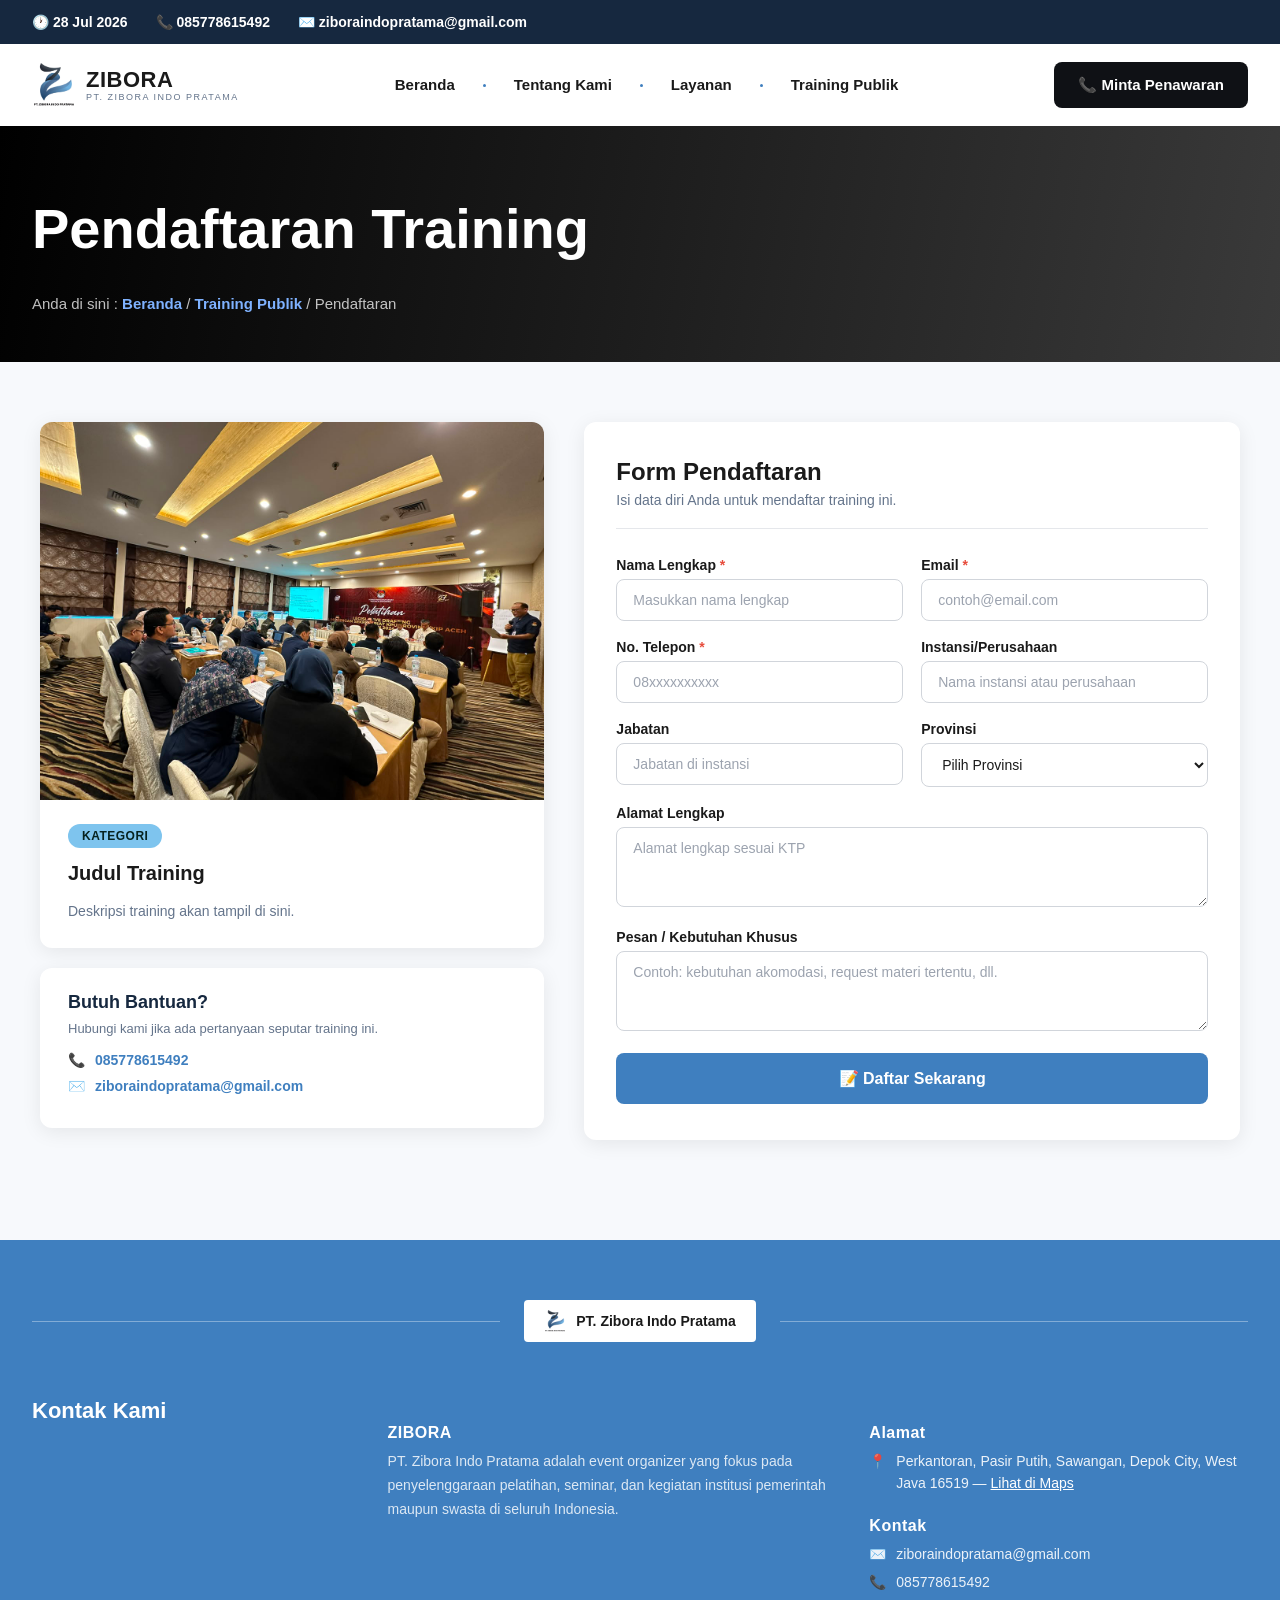
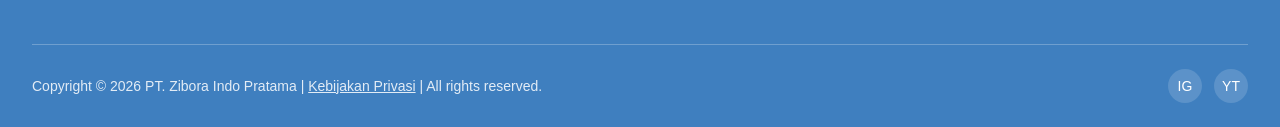
==== training-form.html @ d650f9dc "update finishing template" ====
<!DOCTYPE html>
<html lang="id">
<head>
<meta charset="UTF-8">
<meta name="viewport" content="width=device-width, initial-scale=1.0">
<title>Daftar Training | PT. Zibora Indo Pratama</title>
<link rel="stylesheet" href="style.css">
</head>
<body>

  <div class="topbar">
    <div class="info">
      <span>🕐 28 Jul 2026</span>
      <span>📞 085778615492</span>
      <span>✉️ ziboraindopratama@gmail.com</span>
    </div>
    <div class="marquee-wrap">
      <div class="marquee">
        "Mitra terpercaya dalam penyelenggaraan pelatihan dan kegiatan institusi, dari perencanaan hingga hari pelaksanaan."
      </div>
    </div>
  </div>

  <nav class="navbar">
    <div class="logo">
      <img src="assets/zibora-logo.png" alt="Zibora Indo Pratama" class="logo-mark-img">
      <div class="logo-text">
        <span class="name" style="letter-spacing:0.5px;">ZIBORA</span>
        <span class="tagline">PT. Zibora Indo Pratama</span>
      </div>
    </div>

    <ul class="nav-links">
      <li><a href="index.html">Beranda</a></li>
      <li><a href="index.html#tentang-kami">Tentang Kami</a></li>
      <li><a href="index.html#layanan">Layanan</a></li>
      <li><a href="training.html">Training Publik</a></li>
    </ul>

    <a href="https://wa.me/6285778615492" target="_blank" rel="noopener" class="contact-btn">📞 Minta Penawaran</a>
  </nav>

  <section class="page-banner reveal">
    <div class="page-banner-inner">
      <h1 id="form-title">Pendaftaran Training</h1>
      <div class="breadcrumb">
        Anda di sini : <a href="index.html">Beranda</a> / <a href="training.html">Training Publik</a> / <span class="current">Pendaftaran</span>
      </div>
    </div>
  </section>

  <section class="training-form-section">
    <div class="training-form-container">

      <!-- LEFT: Training Info -->
      <div class="training-info-panel reveal" data-delay="0">
        <div class="training-info-card">
          <div class="training-info-img">
            <img id="training-img" src="assets/zibora-event-1.jpg" alt="Training">
          </div>
          <div class="training-info-body">
            <span class="training-info-cat" id="training-cat">Kategori</span>
            <h2 id="training-title">Judul Training</h2>
            <p id="training-desc">Deskripsi training akan tampil di sini.</p>
          </div>
        </div>

        <div class="training-contact-info">
          <h3>Butuh Bantuan?</h3>
          <p>Hubungi kami jika ada pertanyaan seputar training ini.</p>
          <div class="training-contact-item">
            <span>📞</span>
            <a href="https://wa.me/6285778615492" target="_blank" rel="noopener">085778615492</a>
          </div>
          <div class="training-contact-item">
            <span>✉️</span>
            <a href="mailto:ziboraindopratama@gmail.com">ziboraindopratama@gmail.com</a>
          </div>
        </div>
      </div>

      <!-- RIGHT: Registration Form -->
      <div class="training-form-panel reveal" data-delay="100">
        <div class="training-form-header">
          <h2>Form Pendaftaran</h2>
          <p>Isi data diri Anda untuk mendaftar training ini.</p>
        </div>

        <form id="registration-form" action="#" method="post">
          <input type="hidden" id="input-training-title" name="training_title">

          <div class="form-row">
            <div class="form-group">
              <label for="nama">Nama Lengkap <span class="required">*</span></label>
              <input type="text" id="nama" name="nama" placeholder="Masukkan nama lengkap" required>
            </div>
            <div class="form-group">
              <label for="email">Email <span class="required">*</span></label>
              <input type="email" id="email" name="email" placeholder="contoh@email.com" required>
            </div>
          </div>

          <div class="form-row">
            <div class="form-group">
              <label for="telepon">No. Telepon <span class="required">*</span></label>
              <input type="tel" id="telepon" name="telepon" placeholder="08xxxxxxxxxx" required>
            </div>
            <div class="form-group">
              <label for="instansi">Instansi/Perusahaan</label>
              <input type="text" id="instansi" name="instansi" placeholder="Nama instansi atau perusahaan">
            </div>
          </div>

          <div class="form-row">
            <div class="form-group">
              <label for="jabatan">Jabatan</label>
              <input type="text" id="jabatan" name="jabatan" placeholder="Jabatan di instansi">
            </div>
            <div class="form-group">
              <label for="provinsi">Provinsi</label>
              <select id="provinsi" name="provinsi">
                <option value="">Pilih Provinsi</option>
                <option value="Aceh">Aceh</option>
                <option value="Bali">Bali</option>
                <option value="Banten">Banten</option>
                <option value="Bengkulu">Bengkulu</option>
                <option value="DI Yogyakarta">DI Yogyakarta</option>
                <option value="DKI Jakarta">DKI Jakarta</option>
                <option value="Gorontalo">Gorontalo</option>
                <option value="Jambi">Jambi</option>
                <option value="Jawa Barat">Jawa Barat</option>
                <option value="Jawa Tengah">Jawa Tengah</option>
                <option value="Jawa Timur">Jawa Timur</option>
                <option value="Kalimantan Barat">Kalimantan Barat</option>
                <option value="Kalimantan Selatan">Kalimantan Selatan</option>
                <option value="Kalimantan Tengah">Kalimantan Tengah</option>
                <option value="Kalimantan Timur">Kalimantan Timur</option>
                <option value="Kalimantan Utara">Kalimantan Utara</option>
                <option value="Kepulauan Bangka Belitung">Kepulauan Bangka Belitung</option>
                <option value="Kepulauan Riau">Kepulauan Riau</option>
                <option value="Lampung">Lampung</option>
                <option value="Maluku">Maluku</option>
                <option value="Maluku Utara">Maluku Utara</option>
                <option value="Nusa Tenggara Barat">Nusa Tenggara Barat</option>
                <option value="Nusa Tenggara Timur">Nusa Tenggara Timur</option>
                <option value="Papua">Papua</option>
                <option value="Papua Barat">Papua Barat</option>
                <option value="Riau">Riau</option>
                <option value="Sulawesi Barat">Sulawesi Barat</option>
                <option value="Sulawesi Selatan">Sulawesi Selatan</option>
                <option value="Sulawesi Tengah">Sulawesi Tengah</option>
                <option value="Sulawesi Tenggara">Sulawesi Tenggara</option>
                <option value="Sulawesi Utara">Sulawesi Utara</option>
                <option value="Sumatera Barat">Sumatera Barat</option>
                <option value="Sumatera Selatan">Sumatera Selatan</option>
                <option value="Sumatera Utara">Sumatera Utara</option>
              </select>
            </div>
          </div>

          <div class="form-group">
            <label for="alamat">Alamat Lengkap</label>
            <textarea id="alamat" name="alamat" rows="3" placeholder="Alamat lengkap sesuai KTP"></textarea>
          </div>

          <div class="form-group">
            <label for="pesan">Pesan / Kebutuhan Khusus</label>
            <textarea id="pesan" name="pesan" rows="3" placeholder="Contoh: kebutuhan akomodasi, request materi tertentu, dll."></textarea>
          </div>

          <div class="form-submit">
            <button type="submit" class="btn-submit">📝 Daftar Sekarang</button>
          </div>
        </form>

        <div id="form-success" class="form-success" style="display:none;">
          <div class="success-icon">✅</div>
          <h3>Pendaftaran Berhasil!</h3>
          <p>Terima kasih, data Anda telah kami terima. Tim kami akan menghubungi Anda melalui WhatsApp atau Email untuk informasi lebih lanjut.</p>
          <a href="training.html" class="btn-back">← Kembali ke Training</a>
        </div>
      </div>

    </div>
  </section>

  <footer class="footer">
    <div class="footer-inner">

      <div class="footer-badge-row reveal-fade">
        <div class="line"></div>
        <div class="footer-badge">
          <img src="assets/zibora-logo.png" alt="Zibora" style="width:22px;height:22px;object-fit:contain;flex-shrink:0;">
          <span>PT. Zibora Indo Pratama</span>
        </div>
        <div class="line"></div>
      </div>

      <div class="footer-cols">
        <div class="footer-block reveal" data-delay="0">
          <h3>Kontak Kami</h3>
        </div>

        <div class="footer-block reveal" data-delay="100">
          <h4>ZIBORA</h4>
          <p>PT. Zibora Indo Pratama adalah event organizer yang fokus pada penyelenggaraan pelatihan, seminar, dan kegiatan institusi pemerintah maupun swasta di seluruh Indonesia.</p>
        </div>

        <div class="footer-block reveal" data-delay="200">
          <h4>Alamat</h4>
          <div class="footer-contact-item">
            📍 <span>Perkantoran, Pasir Putih, Sawangan, Depok City, West Java 16519 — <a href="https://goo.gl/maps/zrSMx8hmeYnj6KB17" target="_blank" rel="noopener" style="color:#fff;text-decoration:underline;">Lihat di Maps</a></span>
          </div>

          <div class="footer-block" style="margin-top:22px;">
            <h4>Kontak</h4>
            <div class="footer-contact-item">✉️ <span>ziboraindopratama@gmail.com</span></div>
            <div class="footer-contact-item">📞 <span>085778615492</span></div>
          </div>
        </div>
      </div>

      <div class="footer-bottom">
        <span>Copyright © 2026 PT. Zibora Indo Pratama | <a href="privacy-policy.html" style="color:inherit;">Kebijakan Privasi</a> | All rights reserved.</span>
        <div class="footer-socials">
          <a href="https://www.instagram.com/ziboraindopratama" target="_blank" rel="noopener">IG</a>
          <a href="#">YT</a>
        </div>
      </div>

    </div>
  </footer>

  <script src="script.js"></script>
  <script>
    // Get URL parameters and populate training info
    const params = new URLSearchParams(window.location.search);
    const title = params.get('title') || '';
    const cat = params.get('cat') || '';
    const desc = params.get('desc') || '';
    const img = params.get('img') || '';

    if (title) {
      document.getElementById('training-title').textContent = decodeURIComponent(title);
      document.getElementById('form-title').textContent = 'Pendaftaran - ' + decodeURIComponent(title).substring(0, 50) + '...';
      document.getElementById('input-training-title').value = decodeURIComponent(title);
    }
    if (cat) {
      document.getElementById('training-cat').textContent = decodeURIComponent(cat);
    }
    if (desc) {
      document.getElementById('training-desc').textContent = decodeURIComponent(desc);
    }
    if (img) {
      document.getElementById('training-img').src = decodeURIComponent(img);
    }

    // Form submission handler
    document.getElementById('registration-form').addEventListener('submit', function(e) {
      e.preventDefault();

      // Build WhatsApp message
      const nama = document.getElementById('nama').value;
      const email = document.getElementById('email').value;
      const telepon = document.getElementById('telepon').value;
      const instansi = document.getElementById('instansi').value;
      const jabatan = document.getElementById('jabatan').value;
      const provinsi = document.getElementById('provinsi').value;
      const alamat = document.getElementById('alamat').value;
      const pesan = document.getElementById('pesan').value;
      const trainingTitle = document.getElementById('input-training-title').value;

      let message = `Halo Zibora, saya ingin mendaftar training:%0A%0A`;
      message += `📌 *Training:* ${trainingTitle}%0A`;
      message += `👤 *Nama:* ${nama}%0A`;
      message += `📧 *Email:* ${email}%0A`;
      message += `📞 *Telepon:* ${telepon}%0A`;
      if (instansi) message += `🏢 *Instansi:* ${instansi}%0A`;
      if (jabatan) message += `💼 *Jabatan:* ${jabatan}%0A`;
      if (provinsi) message += `📍 *Provinsi:* ${provinsi}%0A`;
      if (alamat) message += `🏠 *Alamat:* ${alamat}%0A`;
      if (pesan) message += `📝 *Pesan:* ${pesan}%0A`;

      // Show success message
      document.getElementById('registration-form').style.display = 'none';
      document.getElementById('form-success').style.display = 'block';

      // Open WhatsApp with the message
      const waUrl = `https://wa.me/6285778615492?text=${message}`;
      window.open(waUrl, '_blank');
    });
  </script>
</body>
</html>
---- style.css ----
:root {
  --navy: #16283f;
  --blue: #3f7fbf;
  --accent: #7ec4ee;
  --dark: #0f1115;
  --text-muted: #64748b;
}

* { margin: 0; padding: 0; box-sizing: border-box; }

body {
  font-family: "Segoe UI", Arial, sans-serif;
  color: #1a1a1a;
}

/* ===== Scroll-reveal base ===== */
.reveal {
  opacity: 0;
  transform: translateY(36px);
  transition: opacity 0.7s ease, transform 0.7s ease;
}

.reveal.is-visible {
  opacity: 1;
  transform: translateY(0);
}

.reveal-fade {
  opacity: 0;
  transition: opacity 0.8s ease;
}

.reveal-fade.is-visible {
  opacity: 1;
}

.reveal-scale {
  opacity: 0;
  transform: scale(0.92);
  transition: opacity 0.6s ease, transform 0.6s ease;
}

.reveal-scale.is-visible {
  opacity: 1;
  transform: scale(1);
}

@media (prefers-reduced-motion: reduce) {
  .reveal, .reveal-fade, .reveal-scale {
    opacity: 1 !important;
    transform: none !important;
    transition: none !important;
  }
}

/* ===== Top info bar ===== */
.topbar {
  background: var(--navy);
  color: #fff;
  font-size: 14px;
  display: flex;
  align-items: center;
  height: 44px;
  padding: 0 32px;
  gap: 32px;
  overflow: hidden;
}

.topbar .info {
  display: flex;
  align-items: center;
  gap: 28px;
  white-space: nowrap;
  flex-shrink: 0;
}

.topbar .info span {
  display: flex;
  align-items: center;
  gap: 8px;
  font-weight: 600;
}

.topbar .marquee-wrap {
  flex: 1;
  overflow: hidden;
  position: relative;
  height: 100%;
  display: flex;
  align-items: center;
}

.topbar .marquee {
  display: inline-block;
  white-space: nowrap;
  color: rgba(255,255,255,0.65);
  font-style: italic;
  font-size: 13px;
  animation: scroll-left 18s linear infinite;
  padding-left: 100%;
}

@keyframes scroll-left {
  from { transform: translateX(0); }
  to   { transform: translateX(-100%); }
}

/* ===== Nav ===== */
.navbar {
  display: flex;
  align-items: center;
  justify-content: space-between;
  padding: 18px 32px;
  background: #fff;
  box-shadow: 0 1px 0 rgba(0,0,0,0.06);
}

.logo {
  display: flex;
  align-items: center;
  gap: 10px;
}

.logo-mark-img {
  width: 44px;
  height: 44px;
  object-fit: contain;
  flex-shrink: 0;
}

.logo-text {
  display: flex;
  flex-direction: column;
  line-height: 1;
}

.logo-text .name {
  font-size: 22px;
  font-weight: 800;
  letter-spacing: 1px;
}

.logo-text .name .fore { color: var(--blue); }

.logo-text .tagline {
  font-size: 9px;
  letter-spacing: 1.5px;
  color: var(--text-muted);
  margin-top: 2px;
  text-transform: uppercase;
}

.nav-links {
  display: flex;
  align-items: center;
  gap: 28px;
  list-style: none;
}

.nav-links li a {
  text-decoration: none;
  color: #1a1a1a;
  font-weight: 600;
  font-size: 15px;
  position: relative;
}

.nav-links li:not(:last-child)::after {
  content: "";
  display: inline-block;
  width: 3px;
  height: 3px;
  border-radius: 50%;
  background: var(--blue);
  margin-left: 28px;
  vertical-align: middle;
}

.contact-btn {
  text-decoration: none;
  display: flex;
  align-items: center;
  gap: 10px;
  background: var(--dark);
  color: #fff;
  border: none;
  padding: 14px 24px;
  border-radius: 8px;
  font-weight: 700;
  font-size: 15px;
  cursor: pointer;
}

/* ===== Hero ===== */
.hero {
  position: relative;
  min-height: 620px;
  display: flex;
  align-items: center;
  background:
    linear-gradient(90deg, rgba(10,15,30,0.85) 0%, rgba(10,15,30,0.55) 45%, rgba(10,15,30,0.15) 75%),
    url("assets/zibora-event-1.jpg") center/cover no-repeat;
  padding: 0 32px;
}

.hero-content {
  max-width: 640px;
  color: #fff;
}

.hero-content h1 {
  font-size: 72px;
  font-weight: 800;
  letter-spacing: 1px;
  line-height: 1;
  margin-bottom: 18px;
}

.hero-content .subtitle {
  font-size: 26px;
  color: var(--accent);
  font-weight: 500;
  margin-bottom: 36px;
}

.hero-buttons {
  display: flex;
  gap: 14px;
}

.hero-buttons a {
  text-decoration: none;
  font-weight: 700;
  font-size: 15px;
  padding: 16px 30px;
  border-radius: 4px;
}

.btn-primary {
  background: var(--accent);
  color: #062320;
}

.btn-secondary {
  background: #fff;
  color: #1a1a1a;
}

@media (max-width: 900px) {
  .nav-links, .topbar .info { display: none; }
  .hero-content h1 { font-size: 48px; }
  .hero-content .subtitle { font-size: 19px; }
}

/* ===== Academy cards ===== */
.academies {
  padding: 70px 32px 90px;
  background: #fff;
}

.academy-grid {
  display: grid;
  grid-template-columns: repeat(4, 1fr);
  gap: 28px;
  max-width: 1280px;
  margin: 0 auto;
}

.academy-card {
  display: flex;
  flex-direction: column;
}

.academy-media {
  position: relative;
  border-radius: 6px;
  overflow: hidden;
  aspect-ratio: 4 / 3;
  background: linear-gradient(135deg, var(--navy), var(--blue));
}

.academy-media img {
  width: 100%;
  height: 100%;
  object-fit: cover;
  display: block;
}

.academy-badge {
  position: absolute;
  left: 50%;
  top: 190px;
  transform: translateX(-50%);
  width: 68px;
  height: 68px;
  border-radius: 50%;
  background: #fff;
  box-shadow: 0 4px 14px rgba(0,0,0,0.15);
  display: flex;
  align-items: center;
  justify-content: center;
}

.academy-badge img {
  width: 40px;
  height: 40px;
  object-fit: contain;
}

.academy-body {
  margin-top: 48px;
  text-align: center;
  padding: 0 6px;
}

.academy-body h3 {
  font-size: 22px;
  font-weight: 800;
  line-height: 1.25;
  margin-bottom: 14px;
}

.academy-body p {
  font-size: 14px;
  color: var(--text-muted);
  line-height: 1.6;
  margin-bottom: 22px;
}

.academy-link {
  display: inline-block;
  border: 1.5px solid #1a1a1a;
  color: #1a1a1a;
  text-decoration: none;
  font-weight: 700;
  font-size: 14px;
  padding: 12px 26px;
  border-radius: 2px;
}

.academy-link:hover {
  background: #1a1a1a;
  color: #fff;
}

@media (max-width: 1100px) {
  .academy-grid { grid-template-columns: repeat(2, 1fr); row-gap: 60px; }
}

@media (max-width: 600px) {
  .academy-grid { grid-template-columns: 1fr; }
}

/* ===== Training Public parallax banner ===== */
.training-banner {
  position: relative;
  min-height: 380px;
  display: flex;
  align-items: center;
  justify-content: center;
  text-align: center;
  background:
    linear-gradient(rgba(255,255,255,0.78), rgba(255,255,255,0.78)),
    url("assets/zibora-event-3.jpg") center 30%/cover no-repeat;
  background-attachment: fixed;
  padding: 40px 24px;
}

.training-banner h2 {
  font-size: 46px;
  font-weight: 800;
  color: #1a1a1a;
  margin-bottom: 16px;
}

.training-banner p {
  font-size: 18px;
  color: #333;
  margin-bottom: 30px;
}

.training-banner .btn-yellow {
  display: inline-block;
  background: #f5b301;
  color: #1a1a1a;
  text-decoration: none;
  font-weight: 700;
  font-size: 15px;
  padding: 16px 34px;
  border-radius: 4px;
}

.training-banner .btn-yellow:hover {
  background: #e0a300;
}

@media (max-width: 700px) {
  .training-banner { background-attachment: scroll; }
  .training-banner h2 { font-size: 30px; }
  .training-banner p { font-size: 15px; }
}

/* ===== About / mission section ===== */
.about {
  padding: 80px 32px 90px;
  background: #fff;
}

.about-inner {
  max-width: 1280px;
  margin: 0 auto;
}

.about-heading {
  text-align: center;
  max-width: 780px;
  margin: 0 auto 60px;
}

.about-heading h2 {
  font-size: 44px;
  font-weight: 800;
  color: #1a1a1a;
  line-height: 1.2;
  margin-bottom: 22px;
}

.about-heading p {
  font-size: 17px;
  color: var(--text-muted);
  line-height: 1.7;
}

/* ===== About Grid ===== */
.about-grid {
  display: grid;
  grid-template-columns: repeat(4, 1fr);
  gap: 24px;
}

.about-image {
  width: 100%;
}

.about-image-frame {
  position: relative;
  border-radius: 12px;
  overflow: hidden;
  border: 3px solid #fff;
  box-shadow: 0 4px 20px rgba(0,0,0,0.12);
  transition: transform 0.4s ease, box-shadow 0.4s ease;
  aspect-ratio: 4 / 3;
}

.about-image-frame::after {
  content: "";
  position: absolute;
  inset: 0;
  border-radius: 9px;
  border: 2px solid var(--blue);
  opacity: 0;
  transition: opacity 0.4s ease;
  pointer-events: none;
}

.about-image-frame:hover {
  transform: scale(1.06) translateY(-6px);
  box-shadow: 0 12px 32px rgba(63,127,191,0.35);
}

.about-image-frame:hover::after {
  opacity: 1;
}

.about-image-frame img {
  width: 100%;
  height: 100%;
  object-fit: cover;
  display: block;
  transition: transform 0.6s ease;
}

.about-image-frame:hover img {
  transform: scale(1.15);
}

@media (max-width: 1100px) {
  .about-grid { grid-template-columns: repeat(2, 1fr); }
}

@media (max-width: 600px) {
  .about-heading h2 { font-size: 30px; }
  .about-image { max-width: 100%; }
  .about-grid { grid-template-columns: 1fr; }
}

/* ===== Testimonial banner ===== */
.testi-banner {
  background: var(--navy);
  padding: 70px 32px;
}

.testi-inner {
  max-width: 1280px;
  margin: 0 auto;
  color: #fff;
}

.testi-inner h2 {
  font-size: 42px;
  font-weight: 800;
  margin-bottom: 22px;
}

.testi-inner p {
  font-size: 17px;
  color: rgba(255,255,255,0.8);
  line-height: 1.6;
  max-width: 480px;
  margin-bottom: 34px;
}

.testi-inner .btn-yellow {
  display: inline-block;
  background: #f5b301;
  color: #16224f;
  text-decoration: none;
  font-weight: 700;
  font-size: 15px;
  padding: 15px 30px;
  border-radius: 2px;
}

.testi-inner .btn-yellow:hover {
  background: #e0a300;
}

/* ===== Partner logo strip ===== */
.partner-strip {
  background: #fff;
  border-top: 1px solid #e5e7eb;
  overflow: hidden;
  padding: 32px 0;
}

.partner-track {
  display: flex;
  align-items: center;
  gap: 70px;
  width: max-content;
  animation: partner-scroll 22s linear infinite;
}

.partner-track img {
  height: 34px;
  opacity: 0.85;
  filter: grayscale(15%);
}

@keyframes partner-scroll {
  from { transform: translateX(0); }
  to   { transform: translateX(-50%); }
}

@media (max-width: 700px) {
  .testi-inner h2 { font-size: 30px; }
}

/* ===== Footer ===== */
.footer {
  background: var(--blue);
  color: #fff;
  padding: 60px 32px 0;
}

.footer-inner {
  max-width: 1280px;
  margin: 0 auto;
}

.footer-badge-row {
  display: flex;
  align-items: center;
  gap: 24px;
  margin-bottom: 56px;
}

.footer-badge-row .line {
  flex: 1;
  height: 1px;
  background: rgba(255,255,255,0.35);
}

.footer-badge {
  background: #fff;
  color: #1a1a1a;
  display: flex;
  align-items: center;
  gap: 10px;
  padding: 10px 20px;
  border-radius: 4px;
  font-weight: 700;
  font-size: 14px;
  white-space: nowrap;
}

.footer-badge .mark {
  width: 22px;
  height: 22px;
  border-radius: 4px;
  background: linear-gradient(135deg, var(--navy), var(--blue));
  flex-shrink: 0;
}

.footer-cols {
  display: grid;
  grid-template-columns: 1fr 1.4fr 1.2fr;
  gap: 40px;
  padding-bottom: 50px;
}

.footer-cols h3 {
  font-size: 22px;
  font-weight: 800;
  margin-bottom: 20px;
}

.footer-cols h4 {
  font-size: 16px;
  font-weight: 800;
  letter-spacing: 0.5px;
  margin-bottom: 8px;
}

.footer-cols p {
  font-size: 14px;
  line-height: 1.7;
  color: rgba(255,255,255,0.82);
}

.footer-block + .footer-block {
  margin-top: 26px;
}

.footer-contact-item {
  display: flex;
  align-items: flex-start;
  gap: 10px;
  font-size: 14px;
  color: rgba(255,255,255,0.9);
  line-height: 1.6;
  margin-top: 6px;
}

.footer-bottom {
  border-top: 1px solid rgba(255,255,255,0.25);
  padding: 24px 0;
  display: flex;
  align-items: center;
  justify-content: space-between;
  font-size: 14px;
  color: rgba(255,255,255,0.85);
  flex-wrap: wrap;
  gap: 16px;
}

.footer-socials {
  display: flex;
  gap: 12px;
}

.footer-socials a {
  width: 34px;
  height: 34px;
  border-radius: 50%;
  background: rgba(255,255,255,0.15);
  display: flex;
  align-items: center;
  justify-content: center;
  color: #fff;
  text-decoration: none;
  font-size: 14px;
}

@media (max-width: 800px) {
  .footer-cols { grid-template-columns: 1fr; gap: 34px; }
}

/* ===== Visi & Misi ===== */
.vismis {
  padding: 80px 32px;
  background: #f7f9fc;
}

.vismis-inner {
  max-width: 1100px;
  margin: 0 auto;
  display: grid;
  grid-template-columns: 1fr 1fr;
  gap: 50px;
}

.vismis-col h2 {
  font-size: 30px;
  font-weight: 800;
  color: var(--navy);
  margin-bottom: 20px;
}

.vismis-col ul {
  list-style: none;
}

.vismis-col li {
  position: relative;
  padding-left: 24px;
  margin-bottom: 16px;
  font-size: 15px;
  line-height: 1.7;
  color: #333;
}

.vismis-col li::before {
  content: "";
  position: absolute;
  left: 0;
  top: 8px;
  width: 8px;
  height: 8px;
  border-radius: 50%;
  background: var(--blue);
}

@media (max-width: 800px) {
  .vismis-inner { grid-template-columns: 1fr; gap: 40px; }
}

/* ===== Nilai-nilai Perusahaan ===== */
.values {
  padding: 80px 32px;
  background: #fff;
}

.values-inner {
  max-width: 1280px;
  margin: 0 auto;
}

.values-inner > h2 {
  text-align: center;
  font-size: 34px;
  font-weight: 800;
  color: #1a1a1a;
  margin-bottom: 50px;
}

.values-grid {
  display: grid;
  grid-template-columns: repeat(5, 1fr);
  gap: 22px;
}

.value-card {
  background: var(--navy);
  color: #fff;
  border-radius: 8px;
  padding: 28px 20px;
  text-align: center;
}

.value-card h4 {
  font-size: 16px;
  font-weight: 800;
  color: var(--accent);
  margin-bottom: 12px;
}

.value-card p {
  font-size: 13px;
  line-height: 1.6;
  color: rgba(255,255,255,0.85);
}

@media (max-width: 1000px) {
  .values-grid { grid-template-columns: repeat(2, 1fr); }
}

@media (max-width: 500px) {
  .values-grid { grid-template-columns: 1fr; }
}

/* ===== Kenapa Harus Kami ===== */
.why-us {
  padding: 80px 32px;
  background: #f7f9fc;
}

.why-us-inner {
  max-width: 1100px;
  margin: 0 auto;
  display: grid;
  grid-template-columns: 0.9fr 1.1fr;
  gap: 50px;
  align-items: center;
}

.why-us-image {
  border-radius: 6px;
  overflow: hidden;
  aspect-ratio: 4 / 3;
}

.why-us-image img {
  width: 100%;
  height: 100%;
  object-fit: cover;
  display: block;
}

.why-us-text h2 {
  font-size: 32px;
  font-weight: 800;
  color: var(--navy);
  margin-bottom: 22px;
}

.why-us-text ul {
  list-style: none;
}

.why-us-text li {
  position: relative;
  padding-left: 26px;
  margin-bottom: 14px;
  font-size: 15px;
  line-height: 1.6;
  color: #333;
}

.why-us-text li::before {
  content: "✓";
  position: absolute;
  left: 0;
  top: 0;
  color: var(--blue);
  font-weight: 800;
}

@media (max-width: 800px) {
  .why-us-inner { grid-template-columns: 1fr; }
}

/* ===== Legal / Privacy Policy content ===== */
.legal-content {
  max-width: 860px;
  margin: 0 auto;
  padding: 60px 32px 100px;
}

.legal-content h2 {
  font-size: 24px;
  font-weight: 800;
  color: var(--navy);
  margin: 36px 0 14px;
}

.legal-content h2:first-child {
  margin-top: 0;
}

.legal-content p {
  font-size: 15px;
  line-height: 1.75;
  color: #333;
  margin-bottom: 14px;
}

.legal-content ul {
  margin: 0 0 14px 22px;
  color: #333;
}

.legal-content li {
  font-size: 15px;
  line-height: 1.75;
  margin-bottom: 6px;
}

.legal-content .updated {
  font-size: 14px;
  color: var(--text-muted);
  margin-bottom: 30px;
}



/* ===== Page banner (inner pages) ===== */
.page-banner {
  background: linear-gradient(100deg, #000 0%, #1a1a1a 45%, #3a3a3a 100%);
  padding: 70px 32px 50px;
}

.page-banner-inner {
  max-width: 1280px;
  margin: 0 auto;
}

.page-banner h1 {
  color: #fff;
  font-size: 56px;
  font-weight: 800;
  margin-bottom: 34px;
}

.breadcrumb {
  font-size: 15px;
  color: rgba(255,255,255,0.75);
}

.breadcrumb a {
  color: #7fb2ff;
  text-decoration: none;
  font-weight: 600;
}

.breadcrumb .current {
  color: rgba(255,255,255,0.75);
}

@media (max-width: 600px) {
  .page-banner h1 { font-size: 34px; }
}

/* ===== Event / training grid ===== */
.event-section {
  padding: 60px 32px 100px;
  background: #fff;
}

.event-grid {
  display: grid;
  grid-template-columns: repeat(3, 1fr);
  gap: 30px;
  max-width: 1280px;
  margin: 0 auto;
}

.event-card {
  display: block;
  margin-bottom: 3rem;
}

.event-media {
  display: block;
  text-decoration: none;
  position: relative;
  border-radius: 6px;
  overflow: hidden;
}

.event-media img {
  width: 100%;
  height: 100%;
  object-fit: cover;
  display: block;
}

.event-date {
  position: absolute;
  right: 14px;
  bottom: 14px;
  background: #fff;
  padding: 10px 16px;
  text-align: center;
  border-radius: 2px;
  box-shadow: 0 4px 10px rgba(0,0,0,0.18);
}

.event-date .day {
  font-size: 26px;
  font-weight: 800;
  color: #1a1a1a;
  line-height: 1;
}

.event-date .month {
  font-size: 11px;
  font-weight: 700;
  color: #64748b;
  margin-top: 2px;
}

.event-title {
  margin-top: 18px;
  font-size: 17px;
  font-weight: 700;
  color: var(--blue);
}

.event-category {
  display: block;
  margin-top: 20px;
  font-size: 15px;
  font-weight: 700;
  color: var(--blue);
  text-decoration: none;
}

.event-heading {
  display: block;
  margin-top: 10px;
  font-size: 24px;
  font-weight: 800;
  color: #1a1a1a;
  line-height: 1.3;
  text-decoration: none;
}

.event-desc {
  margin-top: 14px;
  font-size: 15px;
  color: var(--text-muted);
  line-height: 1.6;
}

.event-category:hover,
.event-heading:hover {
  text-decoration: underline;
}

@media (max-width: 1000px) {
  .event-grid { grid-template-columns: repeat(2, 1fr); }
}

@media (max-width: 600px) {
  .event-grid { grid-template-columns: 1fr; }
}

/* ===== Training Form Section ===== */
.training-form-section {
  padding: 60px 32px 100px;
  background: #f7f9fc;
}

.training-form-container {
  max-width: 1200px;
  margin: 0 auto;
  display: grid;
  grid-template-columns: 1fr 1.3fr;
  gap: 40px;
  align-items: start;
}

/* --- Left Panel: Training Info --- */
.training-info-panel {
  position: sticky;
  top: 30px;
}

.training-info-card {
  background: #fff;
  border-radius: 12px;
  overflow: hidden;
  box-shadow: 0 4px 20px rgba(0,0,0,0.08);
}

.training-info-img {
  width: 100%;
  aspect-ratio: 4 / 3;
  overflow: hidden;
  background: linear-gradient(135deg, var(--navy), var(--blue));
}

.training-info-img img {
  width: 100%;
  height: 100%;
  object-fit: cover;
  display: block;
}

.training-info-body {
  padding: 24px 28px;
}

.training-info-cat {
  display: inline-block;
  background: var(--accent);
  color: #062320;
  font-size: 12px;
  font-weight: 700;
  padding: 5px 14px;
  border-radius: 20px;
  margin-bottom: 12px;
  text-transform: uppercase;
  letter-spacing: 0.5px;
}

.training-info-body h2 {
  font-size: 20px;
  font-weight: 800;
  color: #1a1a1a;
  line-height: 1.3;
  margin-bottom: 14px;
}

.training-info-body p {
  font-size: 14px;
  color: var(--text-muted);
  line-height: 1.7;
}

.training-contact-info {
  background: #fff;
  border-radius: 12px;
  padding: 24px 28px;
  margin-top: 20px;
  box-shadow: 0 4px 20px rgba(0,0,0,0.08);
}

.training-contact-info h3 {
  font-size: 18px;
  font-weight: 800;
  color: var(--navy);
  margin-bottom: 8px;
}

.training-contact-info > p {
  font-size: 13px;
  color: var(--text-muted);
  margin-bottom: 16px;
}

.training-contact-item {
  display: flex;
  align-items: center;
  gap: 10px;
  font-size: 14px;
  font-weight: 600;
  margin-bottom: 10px;
}

.training-contact-item a {
  color: var(--blue);
  text-decoration: none;
}

.training-contact-item a:hover {
  text-decoration: underline;
}

/* --- Right Panel: Form --- */
.training-form-panel {
  background: #fff;
  border-radius: 12px;
  padding: 36px 32px;
  box-shadow: 0 4px 20px rgba(0,0,0,0.08);
}

.training-form-header {
  margin-bottom: 28px;
  padding-bottom: 20px;
  border-bottom: 1px solid #e5e7eb;
}

.training-form-header h2 {
  font-size: 24px;
  font-weight: 800;
  color: #1a1a1a;
  margin-bottom: 6px;
}

.training-form-header p {
  font-size: 14px;
  color: var(--text-muted);
}

.form-row {
  display: grid;
  grid-template-columns: 1fr 1fr;
  gap: 18px;
}

.form-group {
  margin-bottom: 18px;
}

.form-group label {
  display: block;
  font-size: 14px;
  font-weight: 700;
  color: #1a1a1a;
  margin-bottom: 6px;
}

.form-group .required {
  color: #e74c3c;
}

.form-group input,
.form-group select,
.form-group textarea {
  width: 100%;
  padding: 12px 16px;
  border: 1.5px solid #d1d5db;
  border-radius: 8px;
  font-size: 14px;
  font-family: inherit;
  color: #1a1a1a;
  background: #fff;
  transition: border-color 0.3s ease, box-shadow 0.3s ease;
  outline: none;
}

.form-group input:focus,
.form-group select:focus,
.form-group textarea:focus {
  border-color: var(--blue);
  box-shadow: 0 0 0 3px rgba(63,127,191,0.15);
}

.form-group input::placeholder,
.form-group textarea::placeholder {
  color: #9ca3af;
}

.form-group textarea {
  resize: vertical;
  min-height: 80px;
}

.form-submit {
  margin-top: 8px;
}

.btn-submit {
  width: 100%;
  background: var(--blue);
  color: #fff;
  border: none;
  padding: 16px 24px;
  border-radius: 8px;
  font-size: 16px;
  font-weight: 800;
  cursor: pointer;
  transition: background 0.3s ease, transform 0.2s ease;
}

.btn-submit:hover {
  background: #2d6aad;
  transform: translateY(-2px);
}

.btn-submit:active {
  transform: translateY(0);
}

/* --- Success Message --- */
.form-success {
  text-align: center;
  padding: 40px 20px;
}

.success-icon {
  font-size: 56px;
  margin-bottom: 20px;
}

.form-success h3 {
  font-size: 24px;
  font-weight: 800;
  color: #1a1a1a;
  margin-bottom: 14px;
}

.form-success p {
  font-size: 15px;
  color: var(--text-muted);
  line-height: 1.7;
  max-width: 460px;
  margin: 0 auto 24px;
}

.btn-back {
  display: inline-block;
  background: var(--navy);
  color: #fff;
  text-decoration: none;
  font-weight: 700;
  font-size: 15px;
  padding: 14px 28px;
  border-radius: 8px;
  transition: background 0.3s ease;
}

.btn-back:hover {
  background: #1f3a5c;
}

@media (max-width: 900px) {
  .training-form-container {
    grid-template-columns: 1fr;
  }

  .training-info-panel {
    position: static;
  }
}

@media (max-width: 600px) {
  .form-row {
    grid-template-columns: 1fr;
  }

  .training-form-panel {
    padding: 24px 18px;
  }

  .training-info-body {
    padding: 18px 20px;
  }

  .training-contact-info {
    padding: 18px 20px;
  }
}
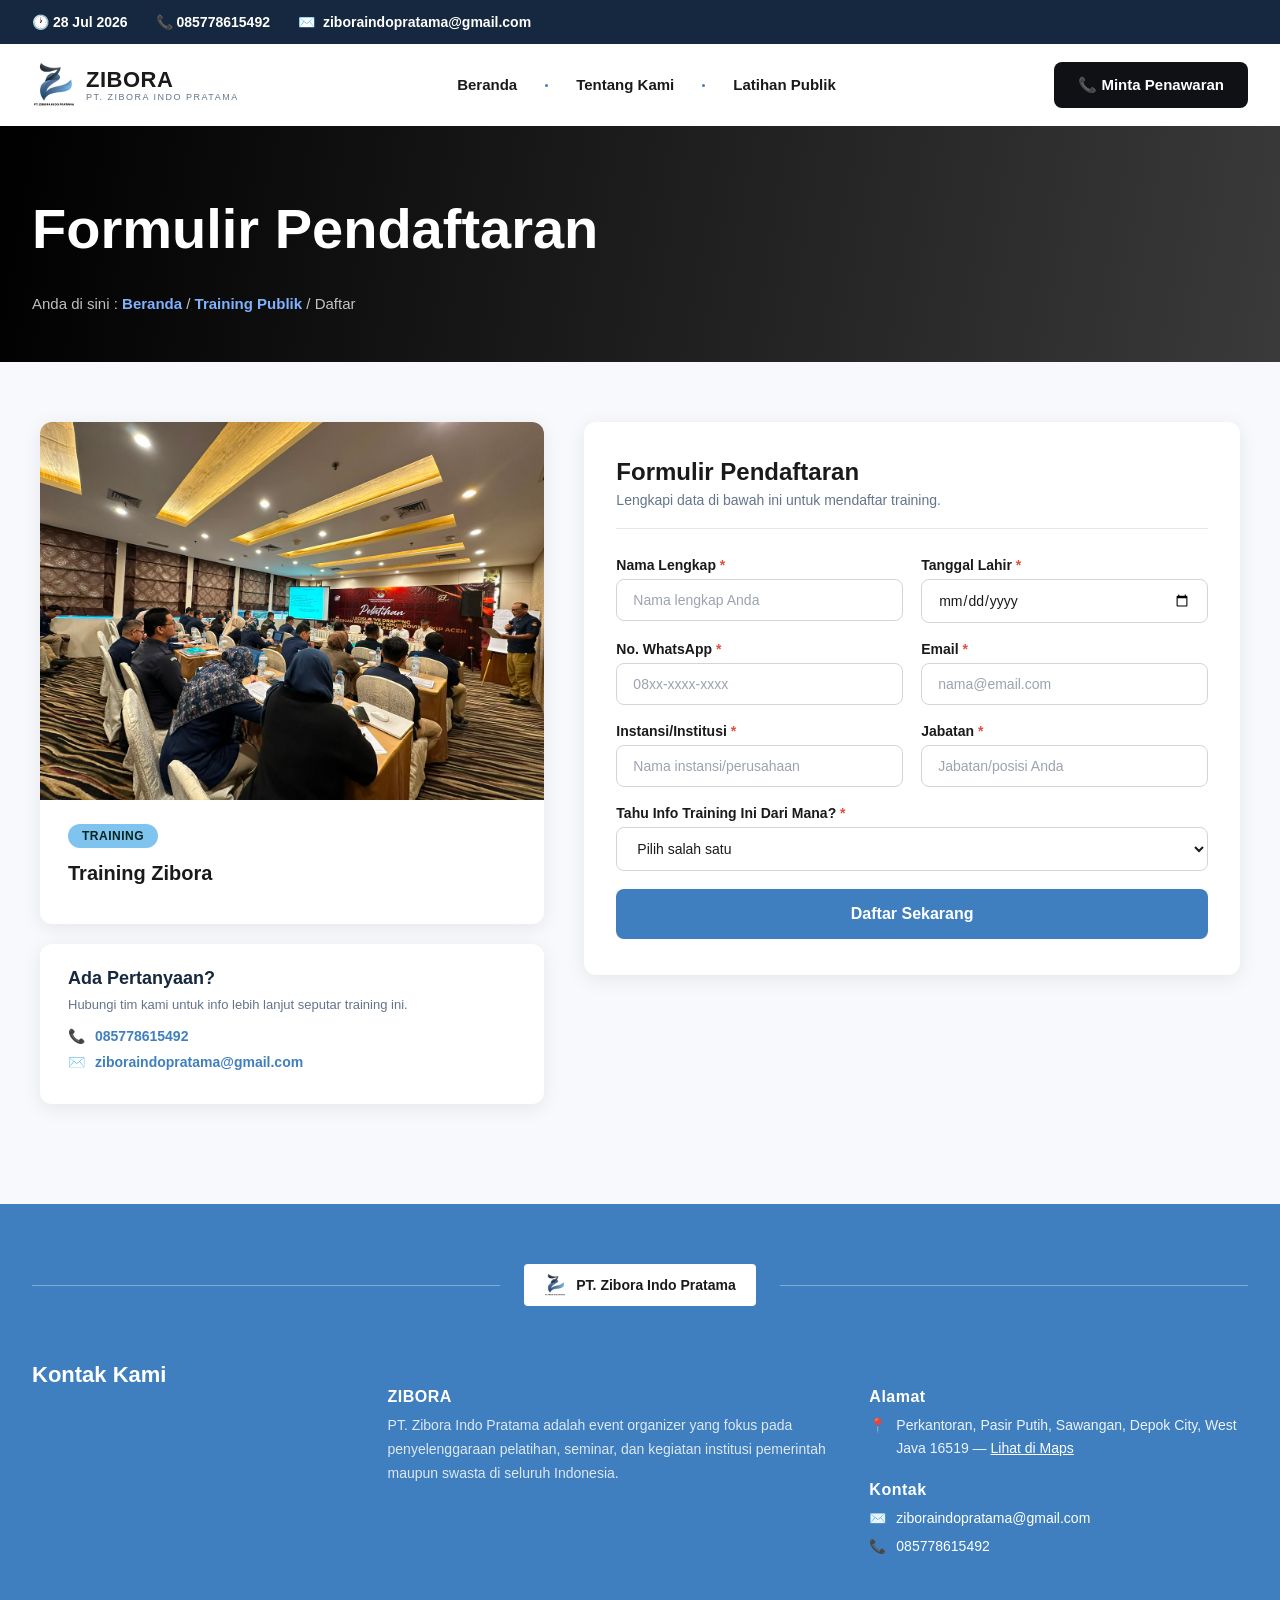
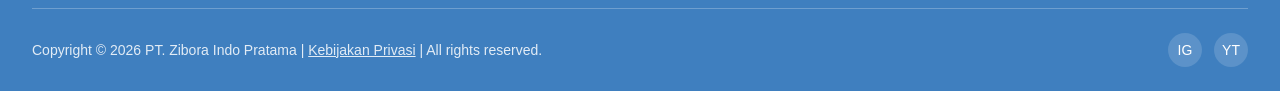
==== commit 45735f34: "finishing layout html dan css" ====
--- a/training-form.html
+++ b/training-form.html
@@ -3,7 +3,7 @@
 <head>
 <meta charset="UTF-8">
 <meta name="viewport" content="width=device-width, initial-scale=1.0">
-<title>Daftar Training | PT. Zibora Indo Pratama</title>
+<title>Formulir Pendaftaran | PT. Zibora Indo Pratama</title>
 <link rel="stylesheet" href="style.css">
 </head>
 <body>
@@ -11,8 +11,8 @@
   <div class="topbar">
     <div class="info">
       <span>🕐 28 Jul 2026</span>
-      <span>📞 085778615492</span>
-      <span>✉️ ziboraindopratama@gmail.com</span>
+      <a href="https://wa.me/6285778615492" target="_blank" rel="noopener" style="color:#fff;text-decoration:none;"><span>📞 085778615492 </span></a>
+      <span>✉️ <a href="mailto:ziboraindopratama@gmail.com" style="color:#fff;text-decoration:none;">ziboraindopratama@gmail.com</a></span>
     </div>
     <div class="marquee-wrap">
       <div class="marquee">
@@ -21,7 +21,7 @@
     </div>
   </div>
 
-  <nav class="navbar">
+  <nav class="navbar reveal">
     <div class="logo">
       <img src="assets/zibora-logo.png" alt="Zibora Indo Pratama" class="logo-mark-img">
       <div class="logo-text">
@@ -32,9 +32,8 @@
 
     <ul class="nav-links">
       <li><a href="index.html">Beranda</a></li>
-      <li><a href="index.html#tentang-kami">Tentang Kami</a></li>
-      <li><a href="index.html#layanan">Layanan</a></li>
-      <li><a href="training.html">Training Publik</a></li>
+      <li><a href="about-me.html">Tentang Kami</a></li>
+      <li><a href="training.html">Latihan Publik</a></li>
     </ul>
 
     <a href="https://wa.me/6285778615492" target="_blank" rel="noopener" class="contact-btn">📞 Minta Penawaran</a>
@@ -42,9 +41,9 @@
 
   <section class="page-banner reveal">
     <div class="page-banner-inner">
-      <h1 id="form-title">Pendaftaran Training</h1>
+      <h1>Formulir Pendaftaran</h1>
       <div class="breadcrumb">
-        Anda di sini : <a href="index.html">Beranda</a> / <a href="training.html">Training Publik</a> / <span class="current">Pendaftaran</span>
+        Anda di sini : <a href="index.html">Beranda</a> / <a href="training.html">Training Publik</a> / <span class="current">Daftar</span>
       </div>
     </div>
   </section>
@@ -52,132 +51,103 @@
   <section class="training-form-section">
     <div class="training-form-container">
 
-      <!-- LEFT: Training Info -->
-      <div class="training-info-panel reveal" data-delay="0">
+      <!-- LEFT: Training info, populated from URL query params -->
+      <div class="training-info-panel">
         <div class="training-info-card">
           <div class="training-info-img">
-            <img id="training-img" src="assets/zibora-event-1.jpg" alt="Training">
+            <img id="trainingImg" src="assets/zibora-event-1.jpg" alt="Training">
           </div>
           <div class="training-info-body">
-            <span class="training-info-cat" id="training-cat">Kategori</span>
-            <h2 id="training-title">Judul Training</h2>
-            <p id="training-desc">Deskripsi training akan tampil di sini.</p>
+            <span class="training-info-cat" id="trainingCat">Training</span>
+            <h2 id="trainingTitle">Judul Training</h2>
+            <p id="trainingDesc">Deskripsi training akan muncul di sini.</p>
           </div>
         </div>
 
         <div class="training-contact-info">
-          <h3>Butuh Bantuan?</h3>
-          <p>Hubungi kami jika ada pertanyaan seputar training ini.</p>
+          <h3>Ada Pertanyaan?</h3>
+          <p>Hubungi tim kami untuk info lebih lanjut seputar training ini.</p>
           <div class="training-contact-item">
-            <span>📞</span>
-            <a href="https://wa.me/6285778615492" target="_blank" rel="noopener">085778615492</a>
+            📞 <a href="https://wa.me/6285778615492" target="_blank" rel="noopener">085778615492</a>
           </div>
           <div class="training-contact-item">
-            <span>✉️</span>
-            <a href="mailto:ziboraindopratama@gmail.com">ziboraindopratama@gmail.com</a>
-          </div>
-        </div>
-      </div>
-
-      <!-- RIGHT: Registration Form -->
-      <div class="training-form-panel reveal" data-delay="100">
+            ✉️ <a href="mailto:ziboraindopratama@gmail.com">ziboraindopratama@gmail.com</a>
+          </div>
+        </div>
+      </div>
+
+      <!-- RIGHT: Registration form -->
+      <div class="training-form-panel" id="formPanel">
         <div class="training-form-header">
-          <h2>Form Pendaftaran</h2>
-          <p>Isi data diri Anda untuk mendaftar training ini.</p>
-        </div>
-
-        <form id="registration-form" action="#" method="post">
-          <input type="hidden" id="input-training-title" name="training_title">
+          <h2>Formulir Pendaftaran</h2>
+          <p>Lengkapi data di bawah ini untuk mendaftar training.</p>
+        </div>
+
+        <!-- Hidden iframe target so the page doesn't navigate away on submit -->
+        <iframe name="hidden_iframe" id="hidden_iframe" style="display:none;"></iframe>
+
+        <form id="registerForm"
+              action="https://docs.google.com/forms/d/e/1FAIpQLSdlB8vtxV4dfmMFn1FT38rY-JPQwYw7BT8PO2J1o0WkeGoPsA/formResponse"
+              method="POST"
+              target="hidden_iframe">
 
           <div class="form-row">
             <div class="form-group">
-              <label for="nama">Nama Lengkap <span class="required">*</span></label>
-              <input type="text" id="nama" name="nama" placeholder="Masukkan nama lengkap" required>
-            </div>
-            <div class="form-group">
-              <label for="email">Email <span class="required">*</span></label>
-              <input type="email" id="email" name="email" placeholder="contoh@email.com" required>
+              <label>Nama Lengkap <span class="required">*</span></label>
+              <input type="text" name="entry.109697621" placeholder="Nama lengkap Anda" required>
+            </div>
+            <div class="form-group">
+              <label>Tanggal Lahir <span class="required">*</span></label>
+              <input type="date" name="entry.624298486" required>
             </div>
           </div>
 
           <div class="form-row">
             <div class="form-group">
-              <label for="telepon">No. Telepon <span class="required">*</span></label>
-              <input type="tel" id="telepon" name="telepon" placeholder="08xxxxxxxxxx" required>
-            </div>
-            <div class="form-group">
-              <label for="instansi">Instansi/Perusahaan</label>
-              <input type="text" id="instansi" name="instansi" placeholder="Nama instansi atau perusahaan">
+              <label>No. WhatsApp <span class="required">*</span></label>
+              <input type="tel" name="entry.1731909526" placeholder="08xx-xxxx-xxxx" required>
+            </div>
+            <div class="form-group">
+              <label>Email <span class="required">*</span></label>
+              <input type="email" name="entry.EMAIL_BELUM_ADA" placeholder="nama@email.com" required>
             </div>
           </div>
 
           <div class="form-row">
             <div class="form-group">
-              <label for="jabatan">Jabatan</label>
-              <input type="text" id="jabatan" name="jabatan" placeholder="Jabatan di instansi">
-            </div>
-            <div class="form-group">
-              <label for="provinsi">Provinsi</label>
-              <select id="provinsi" name="provinsi">
-                <option value="">Pilih Provinsi</option>
-                <option value="Aceh">Aceh</option>
-                <option value="Bali">Bali</option>
-                <option value="Banten">Banten</option>
-                <option value="Bengkulu">Bengkulu</option>
-                <option value="DI Yogyakarta">DI Yogyakarta</option>
-                <option value="DKI Jakarta">DKI Jakarta</option>
-                <option value="Gorontalo">Gorontalo</option>
-                <option value="Jambi">Jambi</option>
-                <option value="Jawa Barat">Jawa Barat</option>
-                <option value="Jawa Tengah">Jawa Tengah</option>
-                <option value="Jawa Timur">Jawa Timur</option>
-                <option value="Kalimantan Barat">Kalimantan Barat</option>
-                <option value="Kalimantan Selatan">Kalimantan Selatan</option>
-                <option value="Kalimantan Tengah">Kalimantan Tengah</option>
-                <option value="Kalimantan Timur">Kalimantan Timur</option>
-                <option value="Kalimantan Utara">Kalimantan Utara</option>
-                <option value="Kepulauan Bangka Belitung">Kepulauan Bangka Belitung</option>
-                <option value="Kepulauan Riau">Kepulauan Riau</option>
-                <option value="Lampung">Lampung</option>
-                <option value="Maluku">Maluku</option>
-                <option value="Maluku Utara">Maluku Utara</option>
-                <option value="Nusa Tenggara Barat">Nusa Tenggara Barat</option>
-                <option value="Nusa Tenggara Timur">Nusa Tenggara Timur</option>
-                <option value="Papua">Papua</option>
-                <option value="Papua Barat">Papua Barat</option>
-                <option value="Riau">Riau</option>
-                <option value="Sulawesi Barat">Sulawesi Barat</option>
-                <option value="Sulawesi Selatan">Sulawesi Selatan</option>
-                <option value="Sulawesi Tengah">Sulawesi Tengah</option>
-                <option value="Sulawesi Tenggara">Sulawesi Tenggara</option>
-                <option value="Sulawesi Utara">Sulawesi Utara</option>
-                <option value="Sumatera Barat">Sumatera Barat</option>
-                <option value="Sumatera Selatan">Sumatera Selatan</option>
-                <option value="Sumatera Utara">Sumatera Utara</option>
-              </select>
+              <label>Instansi/Institusi <span class="required">*</span></label>
+              <input type="text" name="entry.1754564569" placeholder="Nama instansi/perusahaan" required>
+            </div>
+            <div class="form-group">
+              <label>Jabatan <span class="required">*</span></label>
+              <input type="text" name="entry.357442288" placeholder="Jabatan/posisi Anda" required>
             </div>
           </div>
 
           <div class="form-group">
-            <label for="alamat">Alamat Lengkap</label>
-            <textarea id="alamat" name="alamat" rows="3" placeholder="Alamat lengkap sesuai KTP"></textarea>
-          </div>
-
-          <div class="form-group">
-            <label for="pesan">Pesan / Kebutuhan Khusus</label>
-            <textarea id="pesan" name="pesan" rows="3" placeholder="Contoh: kebutuhan akomodasi, request materi tertentu, dll."></textarea>
-          </div>
+            <label>Tahu Info Training Ini Dari Mana? <span class="required">*</span></label>
+            <select name="entry.1844783274" required>
+              <option value="" disabled selected>Pilih salah satu</option>
+              <option value="Whatsapp">WhatsApp</option>
+              <option value="Instagram">Instagram</option>
+              <option value="Telegram">Telegram</option>
+              <option value="Facebook">Facebook</option>
+            </select>
+          </div>
+
+          <input type="hidden" name="entry.614334652" id="trainingNameField">
 
           <div class="form-submit">
-            <button type="submit" class="btn-submit">📝 Daftar Sekarang</button>
+            <button type="submit" class="btn-submit">Daftar Sekarang</button>
           </div>
         </form>
 
-        <div id="form-success" class="form-success" style="display:none;">
+        <!-- Success state, shown after submit -->
+        <div class="form-success" id="successPanel" style="display:none;">
           <div class="success-icon">✅</div>
-          <h3>Pendaftaran Berhasil!</h3>
-          <p>Terima kasih, data Anda telah kami terima. Tim kami akan menghubungi Anda melalui WhatsApp atau Email untuk informasi lebih lanjut.</p>
-          <a href="training.html" class="btn-back">← Kembali ke Training</a>
+          <h3>Pendaftaran Terkirim!</h3>
+          <p>Terima kasih sudah mendaftar. Tim kami akan menghubungi Anda melalui WhatsApp/Email untuk informasi lebih lanjut.</p>
+          <a href="training.html" class="btn-back">Kembali ke Daftar Training</a>
         </div>
       </div>
 
@@ -214,14 +184,14 @@
 
           <div class="footer-block" style="margin-top:22px;">
             <h4>Kontak</h4>
-            <div class="footer-contact-item">✉️ <span>ziboraindopratama@gmail.com</span></div>
-            <div class="footer-contact-item">📞 <span>085778615492</span></div>
+            <div class="footer-contact-item">✉️ <a href="mailto:ziboraindopratama@gmail.com" style="color:#fff;text-decoration:none;">ziboraindopratama@gmail.com</a></div>
+            <div class="footer-contact-item">📞 <a href="https://wa.me/6285778615492" target="_blank" rel="noopener" style="color:#fff;text-decoration:none;">085778615492</a></div>
           </div>
         </div>
       </div>
 
       <div class="footer-bottom">
-        <span>Copyright © 2026 PT. Zibora Indo Pratama | <a href="privacy-policy.html" style="color:inherit;">Kebijakan Privasi</a> | All rights reserved.</span>
+        <span>Copyright © 2026 PT. Zibora Indo Pratama | <a href="privacyandpolicy.html" style="color:inherit;">Kebijakan Privasi</a> | All rights reserved.</span>
         <div class="footer-socials">
           <a href="https://www.instagram.com/ziboraindopratama" target="_blank" rel="noopener">IG</a>
           <a href="#">YT</a>
@@ -231,65 +201,40 @@
     </div>
   </footer>
 
-  <script src="script.js"></script>
   <script>
-    // Get URL parameters and populate training info
+    // Populate the left info panel from the URL query params (?title=&cat=&desc=&img=)
     const params = new URLSearchParams(window.location.search);
-    const title = params.get('title') || '';
-    const cat = params.get('cat') || '';
+    const title = params.get('title') || 'Training Zibora';
+    const cat = params.get('cat') || 'Training';
     const desc = params.get('desc') || '';
-    const img = params.get('img') || '';
-
-    if (title) {
-      document.getElementById('training-title').textContent = decodeURIComponent(title);
-      document.getElementById('form-title').textContent = 'Pendaftaran - ' + decodeURIComponent(title).substring(0, 50) + '...';
-      document.getElementById('input-training-title').value = decodeURIComponent(title);
-    }
-    if (cat) {
-      document.getElementById('training-cat').textContent = decodeURIComponent(cat);
-    }
-    if (desc) {
-      document.getElementById('training-desc').textContent = decodeURIComponent(desc);
-    }
-    if (img) {
-      document.getElementById('training-img').src = decodeURIComponent(img);
-    }
-
-    // Form submission handler
-    document.getElementById('registration-form').addEventListener('submit', function(e) {
-      e.preventDefault();
-
-      // Build WhatsApp message
-      const nama = document.getElementById('nama').value;
-      const email = document.getElementById('email').value;
-      const telepon = document.getElementById('telepon').value;
-      const instansi = document.getElementById('instansi').value;
-      const jabatan = document.getElementById('jabatan').value;
-      const provinsi = document.getElementById('provinsi').value;
-      const alamat = document.getElementById('alamat').value;
-      const pesan = document.getElementById('pesan').value;
-      const trainingTitle = document.getElementById('input-training-title').value;
-
-      let message = `Halo Zibora, saya ingin mendaftar training:%0A%0A`;
-      message += `📌 *Training:* ${trainingTitle}%0A`;
-      message += `👤 *Nama:* ${nama}%0A`;
-      message += `📧 *Email:* ${email}%0A`;
-      message += `📞 *Telepon:* ${telepon}%0A`;
-      if (instansi) message += `🏢 *Instansi:* ${instansi}%0A`;
-      if (jabatan) message += `💼 *Jabatan:* ${jabatan}%0A`;
-      if (provinsi) message += `📍 *Provinsi:* ${provinsi}%0A`;
-      if (alamat) message += `🏠 *Alamat:* ${alamat}%0A`;
-      if (pesan) message += `📝 *Pesan:* ${pesan}%0A`;
-
-      // Show success message
-      document.getElementById('registration-form').style.display = 'none';
-      document.getElementById('form-success').style.display = 'block';
-
-      // Open WhatsApp with the message
-      const waUrl = `https://wa.me/6285778615492?text=${message}`;
-      window.open(waUrl, '_blank');
+    const img = params.get('img') || 'assets/zibora-event-1.jpg';
+
+    document.getElementById('trainingTitle').textContent = title;
+    document.getElementById('trainingCat').textContent = cat;
+    document.getElementById('trainingDesc').textContent = desc;
+    document.getElementById('trainingImg').src = img;
+    document.getElementById('trainingImg').alt = title;
+    document.getElementById('trainingNameField').value = title;
+    document.title = title + ' | PT. Zibora Indo Pratama';
+
+    // Show success panel once the hidden iframe finishes loading (i.e. after submit)
+    const form = document.getElementById('registerForm');
+    const iframe = document.getElementById('hidden_iframe');
+    let submitted = false;
+
+    form.addEventListener('submit', () => {
+      submitted = true;
+    });
+
+    iframe.addEventListener('load', () => {
+      if (submitted) {
+        document.getElementById('formPanel').querySelector('.training-form-header').style.display = 'none';
+        form.style.display = 'none';
+        document.getElementById('successPanel').style.display = 'block';
+      }
     });
   </script>
+
+  <script src="script.js"></script>
 </body>
-</html>
-
+</html>
--- a/style.css
+++ b/style.css
@@ -250,6 +250,7 @@
   .nav-links, .topbar .info { display: none; }
   .hero-content h1 { font-size: 48px; }
   .hero-content .subtitle { font-size: 19px; }
+  .contact-btn{display: none;}
 }
 
 /* ===== Academy cards ===== */
@@ -269,6 +270,12 @@
 .academy-card {
   display: flex;
   flex-direction: column;
+  cursor: pointer;
+  transition: transform 0.35s ease;
+}
+
+.academy-card:hover {
+  transform: translateY(-8px);
 }
 
 .academy-media {
@@ -277,6 +284,12 @@
   overflow: hidden;
   aspect-ratio: 4 / 3;
   background: linear-gradient(135deg, var(--navy), var(--blue));
+  box-shadow: 0 4px 14px rgba(0,0,0,0);
+  transition: box-shadow 0.35s ease;
+}
+
+.academy-card:hover .academy-media {
+  box-shadow: 0 16px 32px rgba(22,40,63,0.28);
 }
 
 .academy-media img {
@@ -284,6 +297,11 @@
   height: 100%;
   object-fit: cover;
   display: block;
+  transition: transform 0.6s ease;
+}
+
+.academy-card:hover .academy-media img {
+  transform: scale(1.12);
 }
 
 .academy-badge {
@@ -850,6 +868,103 @@
   .why-us-inner { grid-template-columns: 1fr; }
 }
 
+/* ===== Service detail modal ===== */
+.modal-overlay {
+  position: fixed;
+  inset: 0;
+  background: rgba(10,15,25,0.6);
+  display: flex;
+  align-items: center;
+  justify-content: center;
+  padding: 24px;
+  z-index: 1000;
+  opacity: 0;
+  visibility: hidden;
+  transition: opacity 0.3s ease, visibility 0.3s ease;
+}
+
+.modal-overlay.active {
+  opacity: 1;
+  visibility: visible;
+}
+
+.modal-box {
+  background: #fff;
+  border-radius: 10px;
+  max-width: 560px;
+  width: 100%;
+  max-height: 85vh;
+  overflow-y: auto;
+  position: relative;
+  transform: translateY(24px) scale(0.97);
+  transition: transform 0.3s ease;
+}
+
+.modal-overlay.active .modal-box {
+  transform: translateY(0) scale(1);
+}
+
+.modal-close {
+  position: absolute;
+  top: 14px;
+  right: 14px;
+  width: 34px;
+  height: 34px;
+  border-radius: 50%;
+  border: none;
+  background: rgba(0,0,0,0.55);
+  color: #fff;
+  font-size: 18px;
+  line-height: 1;
+  cursor: pointer;
+  display: flex;
+  align-items: center;
+  justify-content: center;
+  z-index: 2;
+  transition: background 0.2s ease;
+}
+
+.modal-close:hover {
+  background: rgba(0,0,0,0.8);
+}
+
+.modal-media {
+  width: 100%;
+  aspect-ratio: 16 / 9;
+  overflow: hidden;
+  border-radius: 10px 10px 0 0;
+}
+
+.modal-media img {
+  width: 100%;
+  height: 100%;
+  object-fit: cover;
+  display: block;
+}
+
+.modal-body {
+  padding: 28px 30px 32px;
+}
+
+.modal-body h3 {
+  font-size: 24px;
+  font-weight: 800;
+  color: #1a1a1a;
+  margin-bottom: 14px;
+}
+
+.modal-body p {
+  font-size: 15px;
+  line-height: 1.75;
+  color: #333;
+}
+
+@media (max-width: 600px) {
+  .modal-body { padding: 22px 20px 26px; }
+  .modal-body h3 { font-size: 20px; }
+}
+
+
 /* ===== Legal / Privacy Policy content ===== */
 .legal-content {
   max-width: 860px;
@@ -948,6 +1063,11 @@
 .event-card {
   display: block;
   margin-bottom: 3rem;
+  transition: transform 0.35s ease;
+}
+
+.event-card:hover {
+  transform: translateY(-8px);
 }
 
 .event-media {
@@ -956,6 +1076,12 @@
   position: relative;
   border-radius: 6px;
   overflow: hidden;
+  box-shadow: 0 4px 14px rgba(0,0,0,0);
+  transition: box-shadow 0.35s ease;
+}
+
+.event-card:hover .event-media {
+  box-shadow: 0 16px 32px rgba(22,40,63,0.28);
 }
 
 .event-media img {
@@ -963,6 +1089,11 @@
   height: 100%;
   object-fit: cover;
   display: block;
+  transition: transform 0.6s ease;
+}
+
+.event-card:hover .event-media img {
+  transform: scale(1.1);
 }
 
 .event-date {
@@ -1066,7 +1197,6 @@
 
 .training-info-img {
   width: 100%;
-  aspect-ratio: 4 / 3;
   overflow: hidden;
   background: linear-gradient(135deg, var(--navy), var(--blue));
 }
@@ -1322,4 +1452,4 @@
   .training-contact-info {
     padding: 18px 20px;
   }
-}
+}
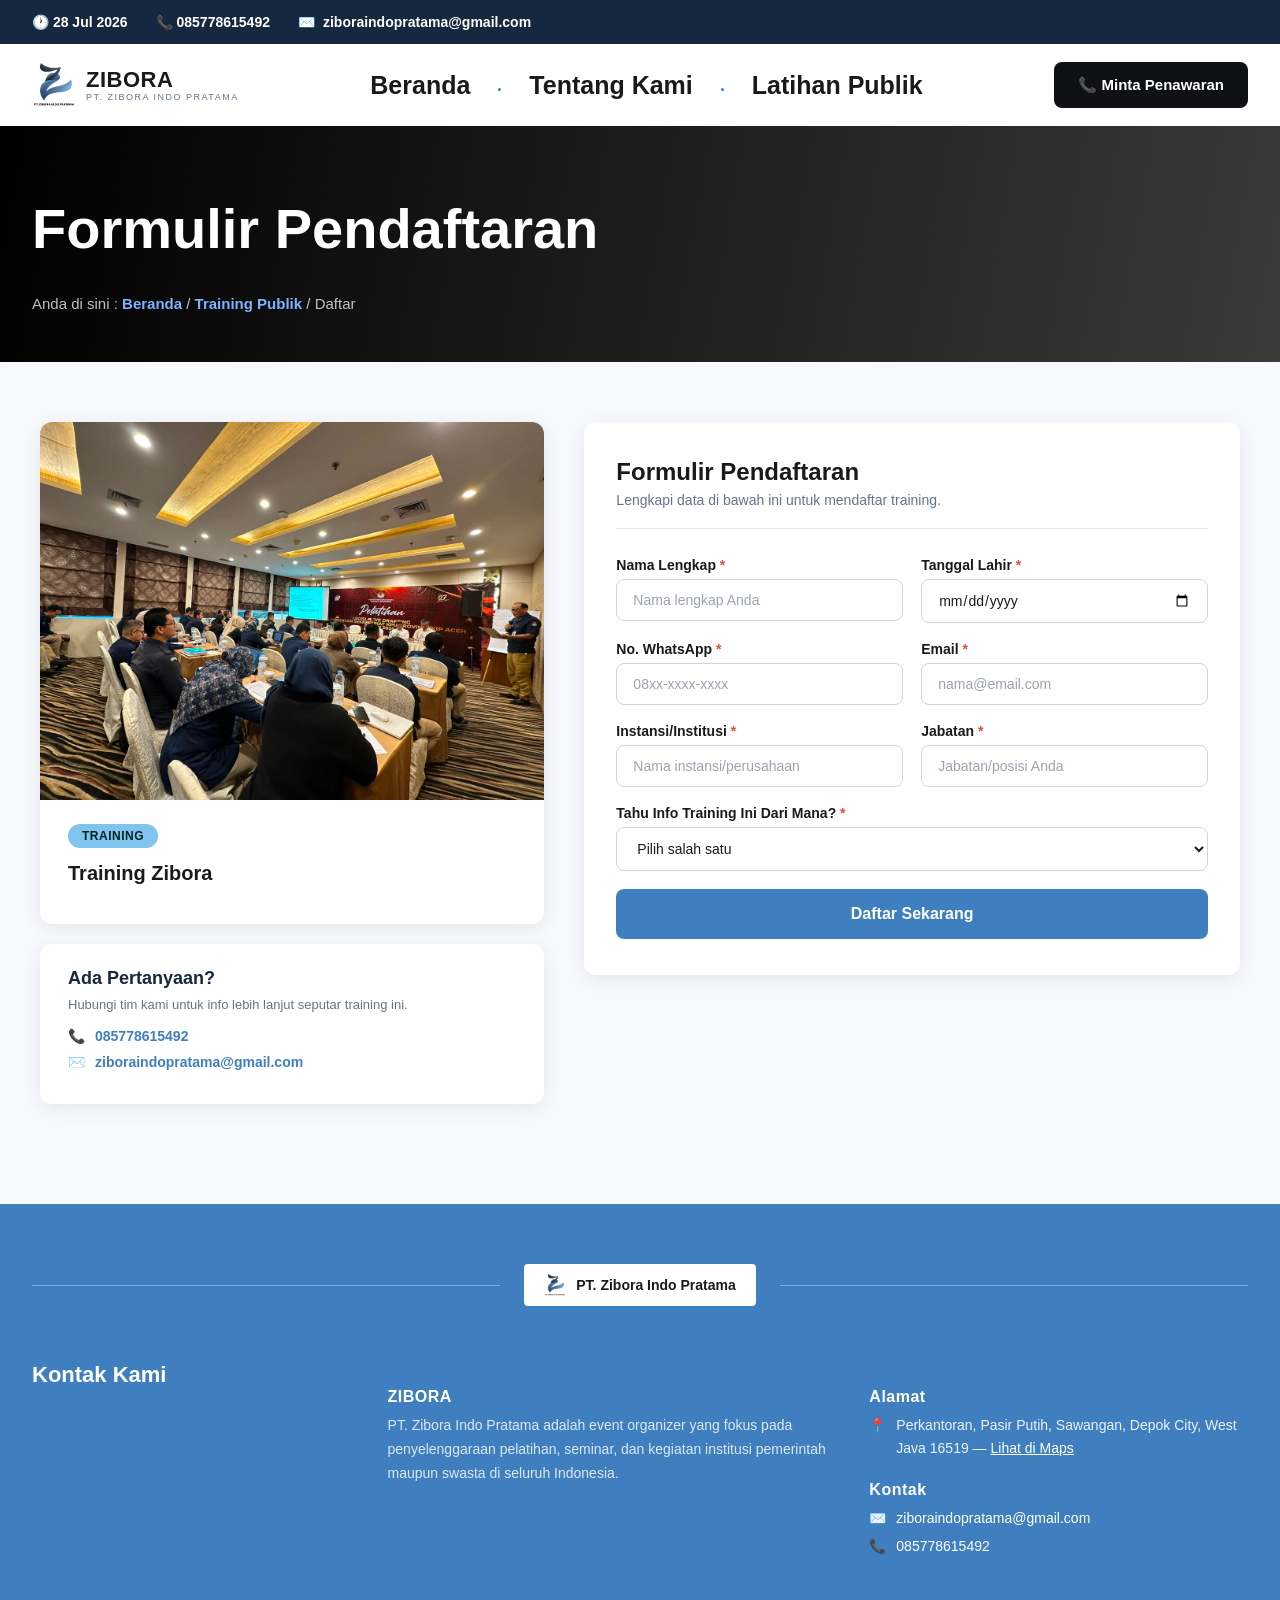
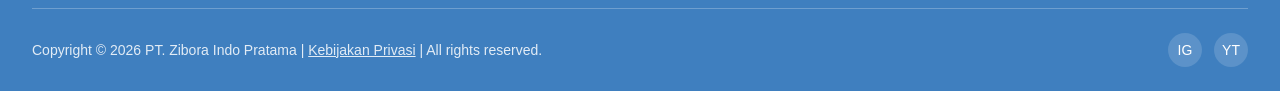
==== commit d242149c: "update silabus pada traning form" ====
--- a/training-form.html
+++ b/training-form.html
@@ -64,6 +64,18 @@
           </div>
         </div>
 
+        <div class="training-contact-info" id="silabusCard" style="display:none;">
+          <h3>Silabus Training</h3>
+          <p>Lihat atau unduh silabus lengkap sebelum mendaftar.</p>
+          <div class="silabus-actions">
+            <button type="button" id="silabusToggle" class="btn-silabus">📄 Lihat Silabus</button>
+            <a href="#" id="silabusLink" target="_blank" rel="noopener" class="btn-silabus-outline">⬇ Download</a>
+          </div>
+          <div class="silabus-preview" id="silabusPreview">
+            <iframe id="silabusFrame" src="" title="Preview Silabus" loading="lazy"></iframe>
+          </div>
+        </div>
+
         <div class="training-contact-info">
           <h3>Ada Pertanyaan?</h3>
           <p>Hubungi tim kami untuk info lebih lanjut seputar training ini.</p>
@@ -208,6 +220,7 @@
     const cat = params.get('cat') || 'Training';
     const desc = params.get('desc') || '';
     const img = params.get('img') || 'assets/zibora-event-1.jpg';
+    const pdf = params.get('pdf') || '';
 
     document.getElementById('trainingTitle').textContent = title;
     document.getElementById('trainingCat').textContent = cat;
@@ -216,6 +229,25 @@
     document.getElementById('trainingImg').alt = title;
     document.getElementById('trainingNameField').value = title;
     document.title = title + ' | PT. Zibora Indo Pratama';
+
+    if (pdf) {
+      document.getElementById('silabusLink').href = pdf;
+      document.getElementById('silabusCard').style.display = 'block';
+
+      const toggleBtn = document.getElementById('silabusToggle');
+      const preview = document.getElementById('silabusPreview');
+      const frame = document.getElementById('silabusFrame');
+      let loaded = false;
+
+      toggleBtn.addEventListener('click', () => {
+        const isOpen = preview.classList.toggle('open');
+        if (isOpen && !loaded) {
+          frame.src = pdf;
+          loaded = true;
+        }
+        toggleBtn.textContent = isOpen ? '📄 Sembunyikan Silabus' : '📄 Lihat Silabus';
+      });
+    }
 
     // Show success panel once the hidden iframe finishes loading (i.e. after submit)
     const form = document.getElementById('registerForm');
--- a/style.css
+++ b/style.css
@@ -65,7 +65,7 @@
   gap: 32px;
   overflow: hidden;
 }
-
+ 
 .topbar .info {
   display: flex;
   align-items: center;
@@ -73,14 +73,14 @@
   white-space: nowrap;
   flex-shrink: 0;
 }
-
+ 
 .topbar .info span {
   display: flex;
   align-items: center;
   gap: 8px;
   font-weight: 600;
 }
-
+ 
 .topbar .marquee-wrap {
   flex: 1;
   overflow: hidden;
@@ -89,7 +89,7 @@
   display: flex;
   align-items: center;
 }
-
+ 
 .topbar .marquee {
   display: inline-block;
   white-space: nowrap;
@@ -99,12 +99,12 @@
   animation: scroll-left 18s linear infinite;
   padding-left: 100%;
 }
-
+ 
 @keyframes scroll-left {
   from { transform: translateX(0); }
   to   { transform: translateX(-100%); }
 }
-
+ 
 /* ===== Nav ===== */
 .navbar {
   display: flex;
@@ -114,34 +114,34 @@
   background: #fff;
   box-shadow: 0 1px 0 rgba(0,0,0,0.06);
 }
-
+ 
 .logo {
   display: flex;
   align-items: center;
   gap: 10px;
 }
-
+ 
 .logo-mark-img {
   width: 44px;
   height: 44px;
   object-fit: contain;
   flex-shrink: 0;
 }
-
+ 
 .logo-text {
   display: flex;
   flex-direction: column;
   line-height: 1;
 }
-
+ 
 .logo-text .name {
   font-size: 22px;
   font-weight: 800;
   letter-spacing: 1px;
 }
-
+ 
 .logo-text .name .fore { color: var(--blue); }
-
+ 
 .logo-text .tagline {
   font-size: 9px;
   letter-spacing: 1.5px;
@@ -149,22 +149,46 @@
   margin-top: 2px;
   text-transform: uppercase;
 }
-
+ 
 .nav-links {
   display: flex;
   align-items: center;
   gap: 28px;
   list-style: none;
 }
-
+ 
 .nav-links li a {
   text-decoration: none;
   color: #1a1a1a;
   font-weight: 600;
-  font-size: 15px;
+  font-size: 25px;
   position: relative;
-}
-
+  padding-bottom: 4px;
+  transition: color 0.25s ease;
+}
+ 
+.nav-links li a::after {
+  content: "";
+  position: absolute;
+  left: 0;
+  bottom: -2px;
+  width: 100%;
+  height: 2px;
+  background: var(--blue);
+  border-radius: 2px;
+  transform: scaleX(0);
+  transform-origin: left;
+  transition: transform 0.3s ease;
+}
+ 
+.nav-links li a:hover {
+  color: var(--blue);
+}
+ 
+.nav-links li a:hover::after {
+  transform: scaleX(1);
+}
+ 
 .nav-links li:not(:last-child)::after {
   content: "";
   display: inline-block;
@@ -882,12 +906,12 @@
   visibility: hidden;
   transition: opacity 0.3s ease, visibility 0.3s ease;
 }
-
+ 
 .modal-overlay.active {
   opacity: 1;
   visibility: visible;
 }
-
+ 
 .modal-box {
   background: #fff;
   border-radius: 10px;
@@ -899,11 +923,11 @@
   transform: translateY(24px) scale(0.97);
   transition: transform 0.3s ease;
 }
-
+ 
 .modal-overlay.active .modal-box {
   transform: translateY(0) scale(1);
 }
-
+ 
 .modal-close {
   position: absolute;
   top: 14px;
@@ -923,42 +947,90 @@
   z-index: 2;
   transition: background 0.2s ease;
 }
-
+ 
 .modal-close:hover {
   background: rgba(0,0,0,0.8);
 }
-
+ 
 .modal-media {
   width: 100%;
   aspect-ratio: 16 / 9;
   overflow: hidden;
   border-radius: 10px 10px 0 0;
 }
-
+ 
 .modal-media img {
   width: 100%;
   height: 100%;
   object-fit: cover;
   display: block;
 }
-
+ 
+/* ---- Gallery variant: main image + thumbnail strip ---- */
+.modal-gallery-main {
+  width: 100%;
+  aspect-ratio: 16 / 9;
+  overflow: hidden;
+  border-radius: 10px 10px 0 0;
+  background: #000;
+}
+ 
+.modal-gallery-main img {
+  width: 100%;
+  height: 100%;
+  object-fit: cover;
+  display: block;
+  transition: opacity 0.25s ease;
+}
+ 
+.modal-thumbs {
+  display: flex;
+  gap: 8px;
+  padding: 12px 16px 0;
+}
+ 
+.modal-thumb {
+  width: 56px;
+  height: 56px;
+  border-radius: 6px;
+  overflow: hidden;
+  cursor: pointer;
+  border: 2px solid transparent;
+  opacity: 0.6;
+  transition: opacity 0.2s ease, border-color 0.2s ease;
+  flex-shrink: 0;
+}
+ 
+.modal-thumb img {
+  width: 100%;
+  height: 100%;
+  object-fit: cover;
+  display: block;
+}
+ 
+.modal-thumb.active,
+.modal-thumb:hover {
+  opacity: 1;
+  border-color: var(--blue);
+}
+ 
 .modal-body {
   padding: 28px 30px 32px;
 }
-
+ 
 .modal-body h3 {
   font-size: 24px;
   font-weight: 800;
   color: #1a1a1a;
   margin-bottom: 14px;
 }
-
+ 
 .modal-body p {
   font-size: 15px;
   line-height: 1.75;
   color: #333;
 }
-
+ 
 @media (max-width: 600px) {
   .modal-body { padding: 22px 20px 26px; }
   .modal-body h3 { font-size: 20px; }
@@ -1182,36 +1254,38 @@
   align-items: start;
 }
 
+
 /* --- Left Panel: Training Info --- */
 .training-info-panel {
   position: sticky;
   top: 30px;
 }
-
+ 
 .training-info-card {
   background: #fff;
   border-radius: 12px;
   overflow: hidden;
   box-shadow: 0 4px 20px rgba(0,0,0,0.08);
 }
-
+ 
 .training-info-img {
   width: 100%;
+  aspect-ratio: 4 / 3;
   overflow: hidden;
   background: linear-gradient(135deg, var(--navy), var(--blue));
 }
-
+ 
 .training-info-img img {
   width: 100%;
   height: 100%;
   object-fit: cover;
   display: block;
 }
-
+ 
 .training-info-body {
   padding: 24px 28px;
 }
-
+ 
 .training-info-cat {
   display: inline-block;
   background: var(--accent);
@@ -1224,7 +1298,7 @@
   text-transform: uppercase;
   letter-spacing: 0.5px;
 }
-
+ 
 .training-info-body h2 {
   font-size: 20px;
   font-weight: 800;
@@ -1232,13 +1306,13 @@
   line-height: 1.3;
   margin-bottom: 14px;
 }
-
+ 
 .training-info-body p {
   font-size: 14px;
   color: var(--text-muted);
   line-height: 1.7;
 }
-
+ 
 .training-contact-info {
   background: #fff;
   border-radius: 12px;
@@ -1246,20 +1320,20 @@
   margin-top: 20px;
   box-shadow: 0 4px 20px rgba(0,0,0,0.08);
 }
-
+ 
 .training-contact-info h3 {
   font-size: 18px;
   font-weight: 800;
   color: var(--navy);
   margin-bottom: 8px;
 }
-
+ 
 .training-contact-info > p {
   font-size: 13px;
   color: var(--text-muted);
   margin-bottom: 16px;
 }
-
+ 
 .training-contact-item {
   display: flex;
   align-items: center;
@@ -1268,16 +1342,89 @@
   font-weight: 600;
   margin-bottom: 10px;
 }
-
+ 
 .training-contact-item a {
   color: var(--blue);
   text-decoration: none;
 }
-
+ 
 .training-contact-item a:hover {
   text-decoration: underline;
 }
-
+ 
+.silabus-actions {
+  display: flex;
+  gap: 10px;
+}
+ 
+.btn-silabus {
+  flex: 1;
+  display: flex;
+  align-items: center;
+  justify-content: center;
+  gap: 8px;
+  background: #e74c3c;
+  color: #fff;
+  border: none;
+  text-decoration: none;
+  font-weight: 700;
+  font-size: 13px;
+  padding: 12px 14px;
+  border-radius: 8px;
+  cursor: pointer;
+  transition: background 0.25s ease, transform 0.2s ease;
+}
+ 
+.btn-silabus:hover {
+  background: #c0392b;
+  transform: translateY(-2px);
+}
+ 
+.btn-silabus-outline {
+  display: flex;
+  align-items: center;
+  justify-content: center;
+  gap: 6px;
+  background: #fff;
+  color: #e74c3c;
+  border: 1.5px solid #e74c3c;
+  text-decoration: none;
+  font-weight: 700;
+  font-size: 13px;
+  padding: 12px 14px;
+  border-radius: 8px;
+  transition: background 0.25s ease;
+}
+ 
+.btn-silabus-outline:hover {
+  background: #fdecea;
+}
+ 
+.silabus-preview {
+  max-height: 0;
+  overflow: hidden;
+  margin-top: 0;
+  border-radius: 8px;
+  transition: max-height 0.4s ease, margin-top 0.4s ease;
+}
+ 
+.silabus-preview.open {
+  max-height: 500px;
+  margin-top: 16px;
+}
+ 
+.silabus-preview iframe {
+  width: 100%;
+  height: 480px;
+  border: 1px solid #e5e7eb;
+  border-radius: 8px;
+  display: block;
+}
+ 
+@media (max-width: 500px) {
+  .silabus-actions { flex-direction: column; }
+}
+ 
 /* --- Right Panel: Form --- */
 .training-form-panel {
   background: #fff;
@@ -1285,35 +1432,35 @@
   padding: 36px 32px;
   box-shadow: 0 4px 20px rgba(0,0,0,0.08);
 }
-
+ 
 .training-form-header {
   margin-bottom: 28px;
   padding-bottom: 20px;
   border-bottom: 1px solid #e5e7eb;
 }
-
+ 
 .training-form-header h2 {
   font-size: 24px;
   font-weight: 800;
   color: #1a1a1a;
   margin-bottom: 6px;
 }
-
+ 
 .training-form-header p {
   font-size: 14px;
   color: var(--text-muted);
 }
-
+ 
 .form-row {
   display: grid;
   grid-template-columns: 1fr 1fr;
   gap: 18px;
 }
-
+ 
 .form-group {
   margin-bottom: 18px;
 }
-
+ 
 .form-group label {
   display: block;
   font-size: 14px;
@@ -1321,11 +1468,11 @@
   color: #1a1a1a;
   margin-bottom: 6px;
 }
-
+ 
 .form-group .required {
   color: #e74c3c;
 }
-
+ 
 .form-group input,
 .form-group select,
 .form-group textarea {
@@ -1340,28 +1487,28 @@
   transition: border-color 0.3s ease, box-shadow 0.3s ease;
   outline: none;
 }
-
+ 
 .form-group input:focus,
 .form-group select:focus,
 .form-group textarea:focus {
   border-color: var(--blue);
   box-shadow: 0 0 0 3px rgba(63,127,191,0.15);
 }
-
+ 
 .form-group input::placeholder,
 .form-group textarea::placeholder {
   color: #9ca3af;
 }
-
+ 
 .form-group textarea {
   resize: vertical;
   min-height: 80px;
 }
-
+ 
 .form-submit {
   margin-top: 8px;
 }
-
+ 
 .btn-submit {
   width: 100%;
   background: var(--blue);
@@ -1374,12 +1521,12 @@
   cursor: pointer;
   transition: background 0.3s ease, transform 0.2s ease;
 }
-
+ 
 .btn-submit:hover {
   background: #2d6aad;
   transform: translateY(-2px);
 }
-
+ 
 .btn-submit:active {
   transform: translateY(0);
 }
